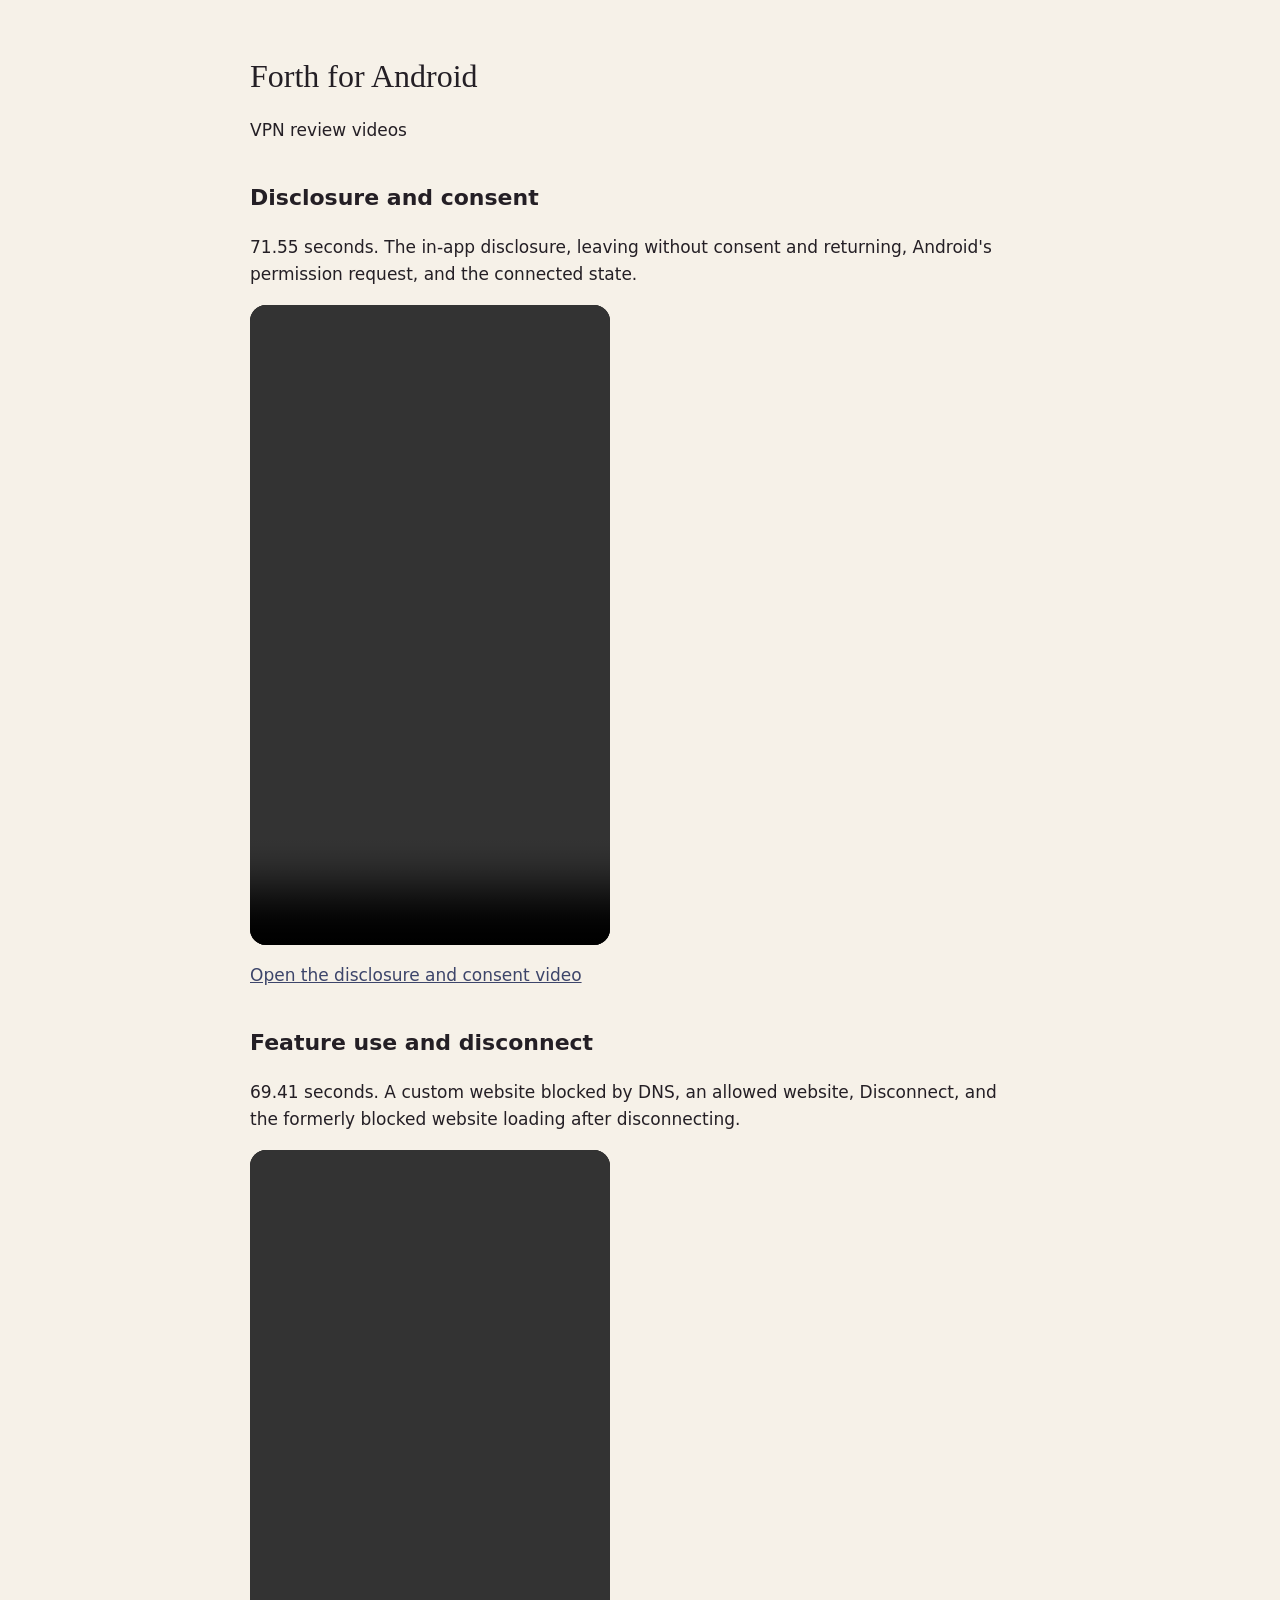
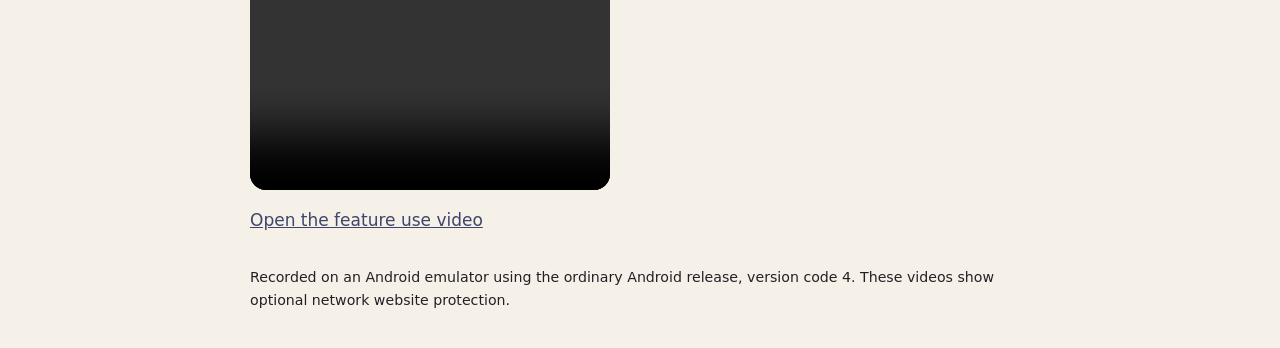
==== android-reviewer/videos/index.html @ ccd43958 "Add Android code4 VPN reviewer videos" ====
<!doctype html>
<html lang="en">
<head>
<meta charset="utf-8">
<meta name="viewport" content="width=device-width, initial-scale=1">
<title>Forth for Android — VPN review videos</title>
<style>
body{margin:0;background:#f6f1e8;color:#241f25;font:17px/1.6 system-ui,sans-serif}main{max-width:780px;margin:auto;padding:36px 24px}h1{font:normal 32px/1.2 Georgia,serif}h2{font-size:22px;margin-top:36px}video{display:block;width:min(100%,360px);height:auto;aspect-ratio:9/16;background:#111;border-radius:16px}a{color:#3d456a}small{display:block;margin-top:32px}
</style>
</head>
<body><main>
<h1>Forth for Android</h1>
<p>VPN review videos</p>
<section><h2>Disclosure and consent</h2>
<p>71.55 seconds. The in-app disclosure, leaving without consent and returning, Android's permission request, and the connected state.</p>
<video controls playsinline preload="metadata" aria-label="Forth VPN disclosure and consent" src="./code4-vpn-disclosure-0844ba71786e51e7.mp4"></video>
<p><a href="./code4-vpn-disclosure-0844ba71786e51e7.mp4">Open the disclosure and consent video</a></p></section>
<section><h2>Feature use and disconnect</h2>
<p>69.41 seconds. A custom website blocked by DNS, an allowed website, Disconnect, and the formerly blocked website loading after disconnecting.</p>
<video controls playsinline preload="metadata" aria-label="Forth VPN feature use and disconnect" src="./code4-vpn-feature-0ea0f6b7a2865e6f.mp4"></video>
<p><a href="./code4-vpn-feature-0ea0f6b7a2865e6f.mp4">Open the feature use video</a></p></section>
<small>Recorded on an Android emulator using the ordinary Android release, version code 4. These videos show optional network website protection.</small>
</main></body></html>
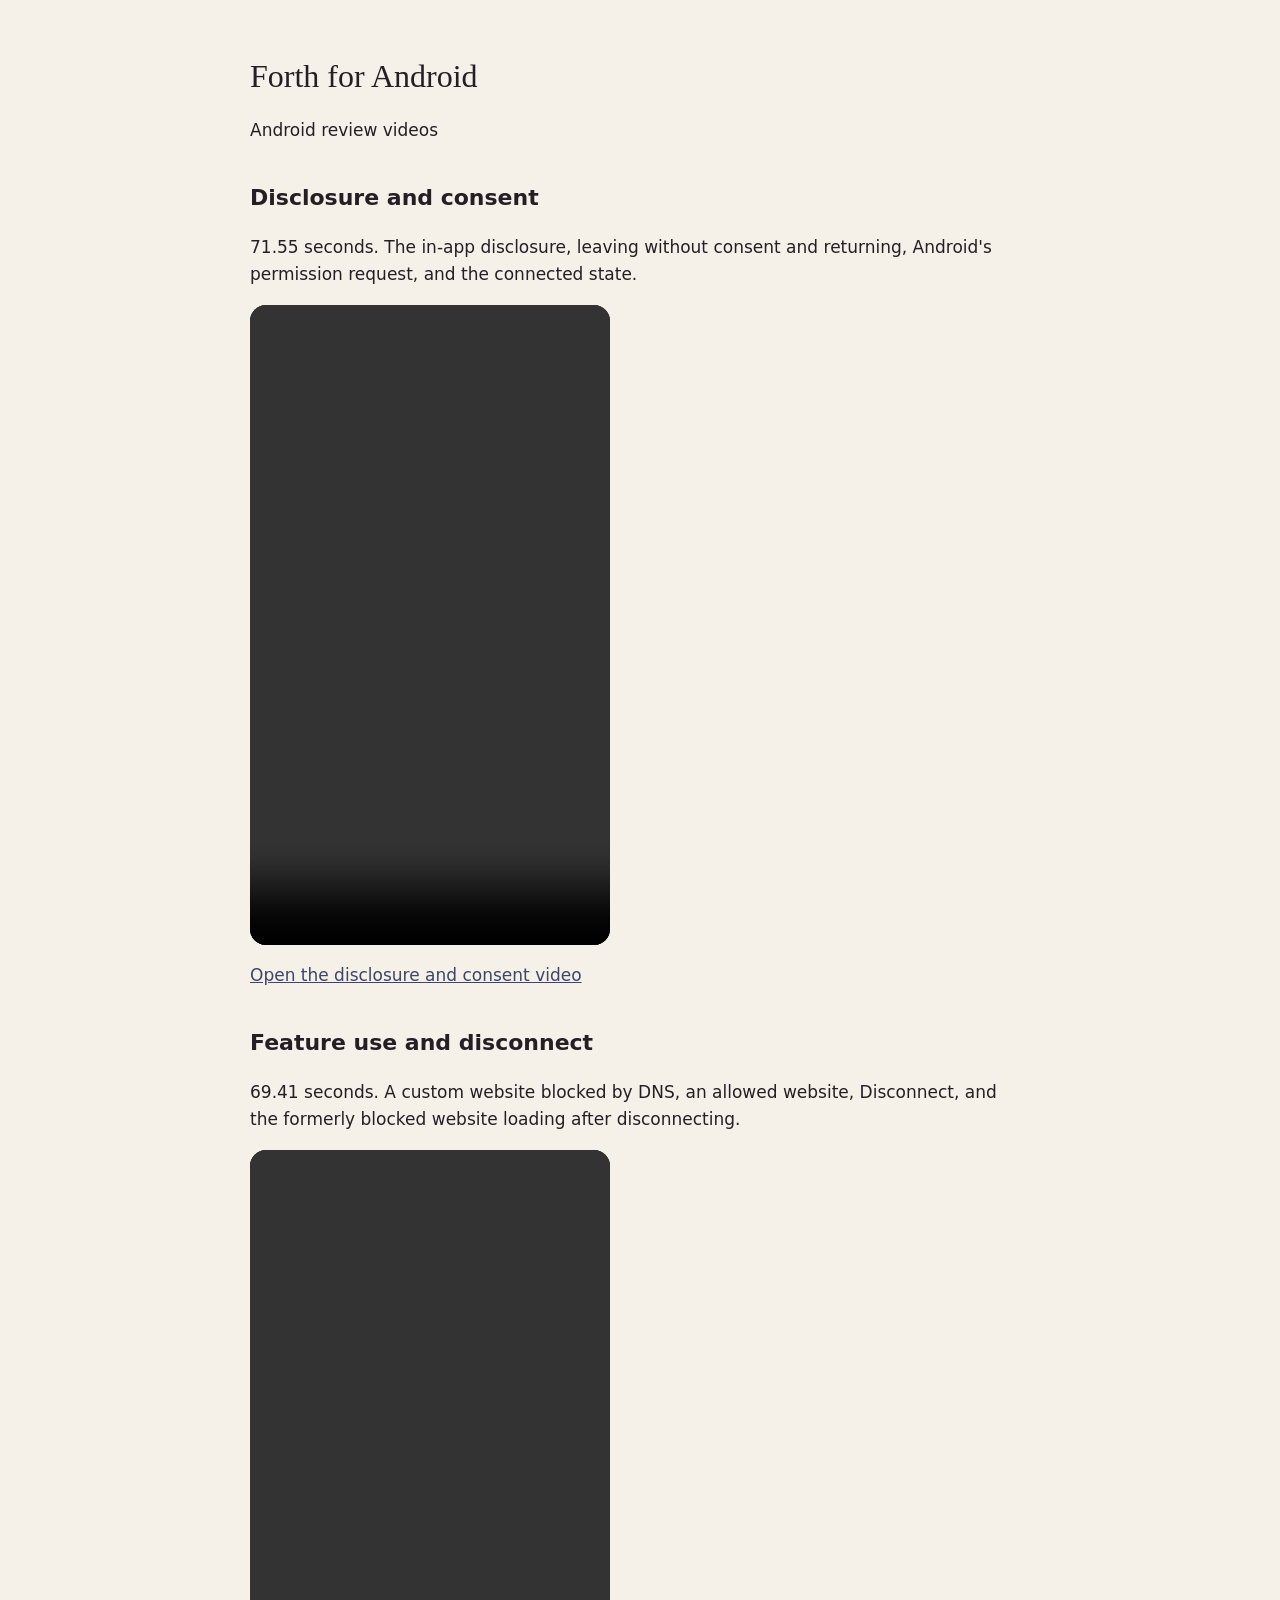
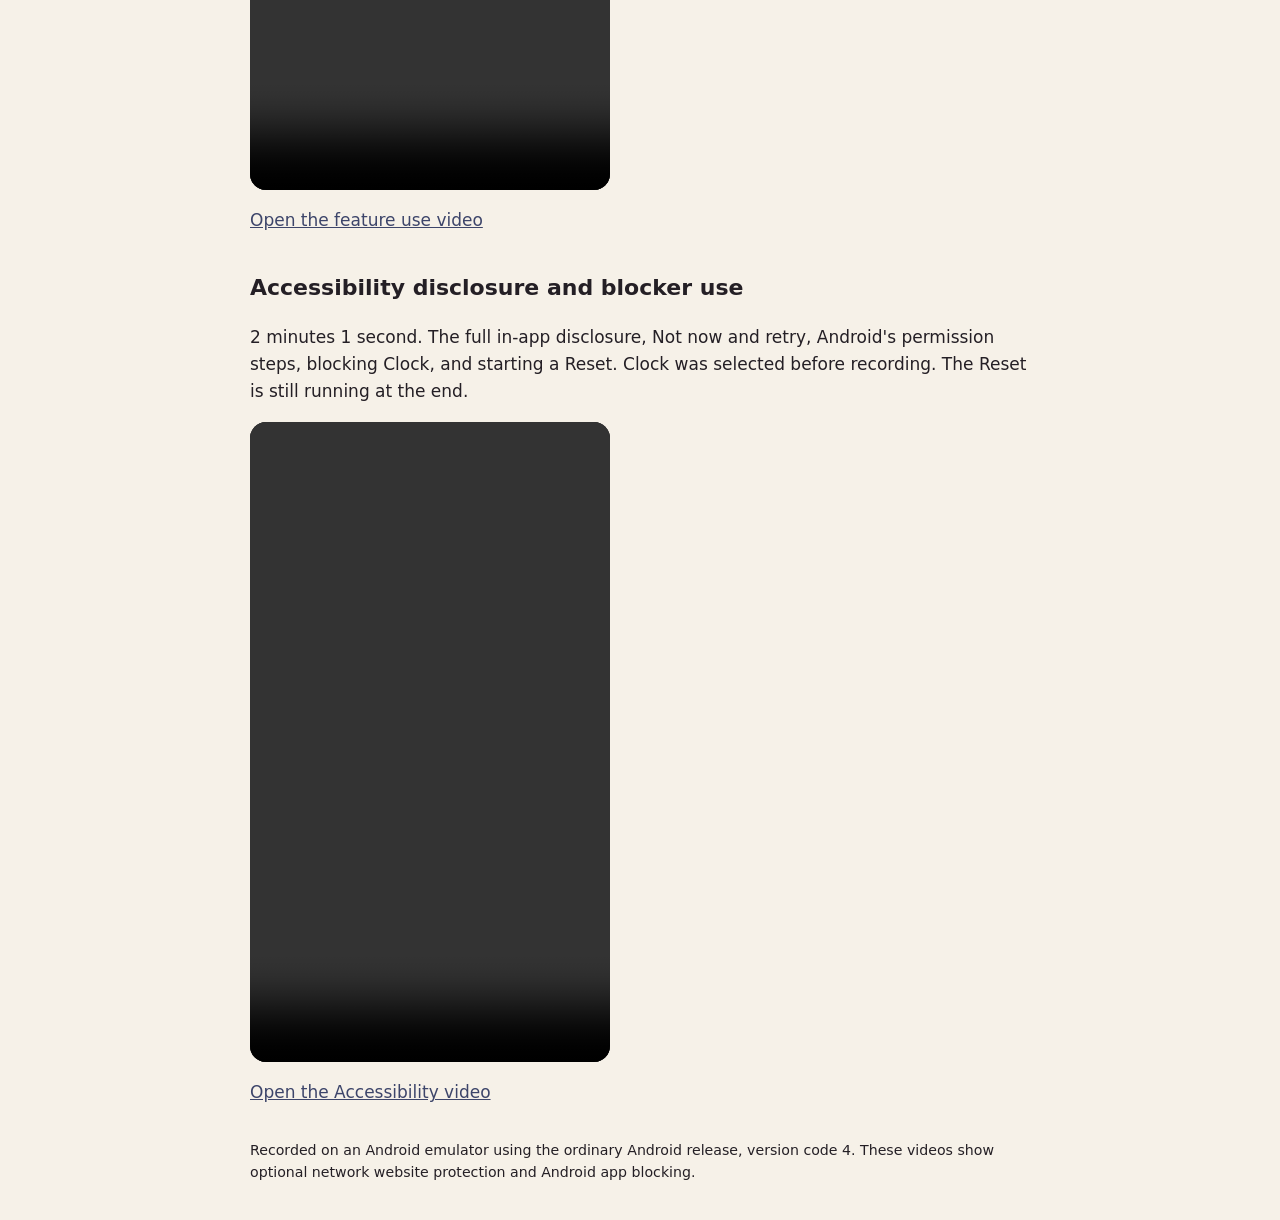
==== commit b679419c: "Add Android code4 Accessibility reviewer video" ====
--- a/android-reviewer/videos/index.html
+++ b/android-reviewer/videos/index.html
@@ -3,14 +3,14 @@
 <head>
 <meta charset="utf-8">
 <meta name="viewport" content="width=device-width, initial-scale=1">
-<title>Forth for Android — VPN review videos</title>
+<title>Forth for Android — Android review videos</title>
 <style>
 body{margin:0;background:#f6f1e8;color:#241f25;font:17px/1.6 system-ui,sans-serif}main{max-width:780px;margin:auto;padding:36px 24px}h1{font:normal 32px/1.2 Georgia,serif}h2{font-size:22px;margin-top:36px}video{display:block;width:min(100%,360px);height:auto;aspect-ratio:9/16;background:#111;border-radius:16px}a{color:#3d456a}small{display:block;margin-top:32px}
 </style>
 </head>
 <body><main>
 <h1>Forth for Android</h1>
-<p>VPN review videos</p>
+<p>Android review videos</p>
 <section><h2>Disclosure and consent</h2>
 <p>71.55 seconds. The in-app disclosure, leaving without consent and returning, Android's permission request, and the connected state.</p>
 <video controls playsinline preload="metadata" aria-label="Forth VPN disclosure and consent" src="./code4-vpn-disclosure-0844ba71786e51e7.mp4"></video>
@@ -19,5 +19,9 @@
 <p>69.41 seconds. A custom website blocked by DNS, an allowed website, Disconnect, and the formerly blocked website loading after disconnecting.</p>
 <video controls playsinline preload="metadata" aria-label="Forth VPN feature use and disconnect" src="./code4-vpn-feature-0ea0f6b7a2865e6f.mp4"></video>
 <p><a href="./code4-vpn-feature-0ea0f6b7a2865e6f.mp4">Open the feature use video</a></p></section>
-<small>Recorded on an Android emulator using the ordinary Android release, version code 4. These videos show optional network website protection.</small>
+<section><h2>Accessibility disclosure and blocker use</h2>
+<p>2 minutes 1 second. The full in-app disclosure, Not now and retry, Android's permission steps, blocking Clock, and starting a Reset. Clock was selected before recording. The Reset is still running at the end.</p>
+<video controls playsinline preload="metadata" aria-label="Forth Accessibility disclosure and blocker use" src="./code4-accessibility-bea4249c41723aa9.mp4"></video>
+<p><a href="./code4-accessibility-bea4249c41723aa9.mp4">Open the Accessibility video</a></p></section>
+<small>Recorded on an Android emulator using the ordinary Android release, version code 4. These videos show optional network website protection and Android app blocking.</small>
 </main></body></html>
